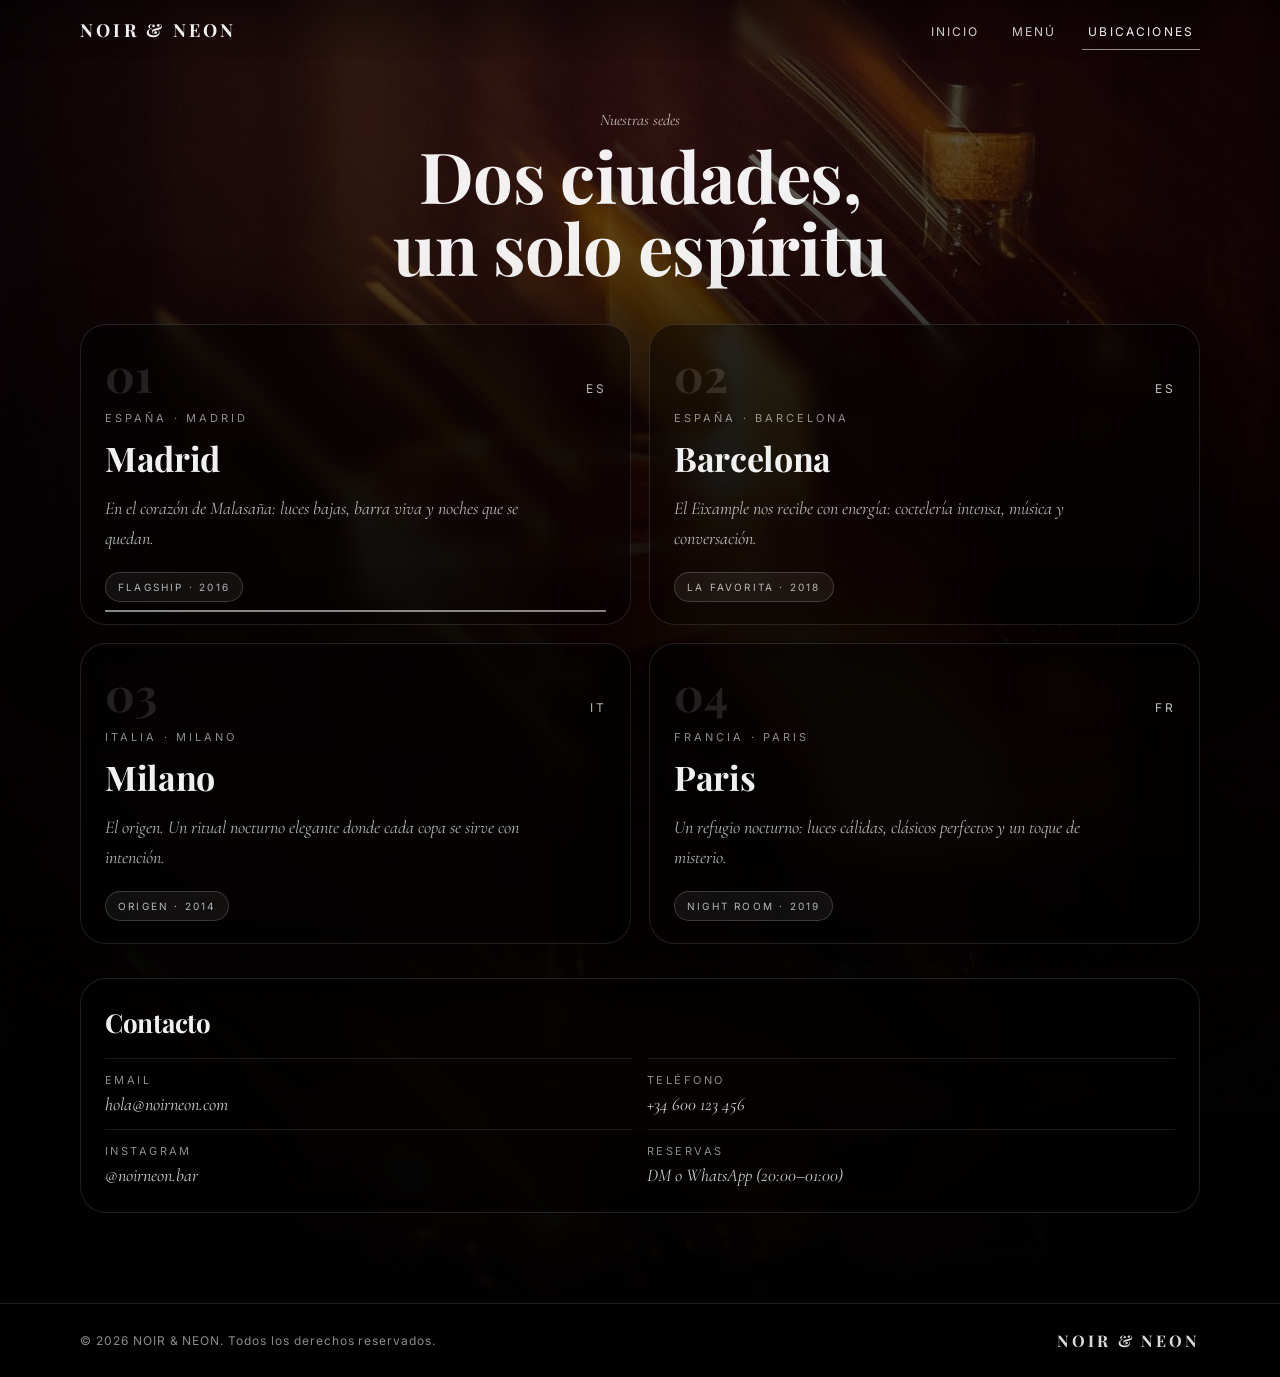
==== locations.html @ c52b8275 "Add files via upload" ====
<!doctype html>
<html lang="es">
<head>
  <meta charset="utf-8" />
  <meta name="viewport" content="width=device-width,initial-scale=1" />
  <title>Ubicaciones | NOIR & NEON</title>

  <!-- mismas tipografías -->
  <link rel="preconnect" href="https://fonts.googleapis.com">
  <link rel="preconnect" href="https://fonts.gstatic.com" crossorigin>
  <link href="https://fonts.googleapis.com/css2?family=Playfair+Display:ital,wght@0,500;0,700;1,500;1,700&family=Inter:wght@300;400;500;600&family=Italiana&family=Cinzel:wght@400;600&family=DM+Serif+Display:ital@0;1&family=Bodoni+Moda:ital,wght@0,400;0,600;1,400&family=Cormorant+Garamond:ital,wght@0,400;0,600;1,400;1,600&display=swap" rel="stylesheet">

  <link rel="stylesheet" href="styles.css" />
</head>

<body>
  <!-- NAVBAR (misma) -->
  <header class="navWrap">
    <nav class="navBar container" aria-label="Navegación principal">
      <a class="brand" href="index.html" aria-label="Inicio">NOIR & NEON</a>

      <button class="navToggle" type="button" aria-label="Abrir menú" aria-expanded="false">
        <span></span><span></span><span></span>
      </button>

      <ul class="navLinks" id="navLinks">
        <li><a class="navLink" href="index.html">Inicio</a></li>
        <li><a class="navLink" href="menu.html">Menú</a></li>
        <li><a class="navLink is-active" href="locations.html">Ubicaciones</a></li>
      </ul>
    </nav>
  </header>

  <main>
    <!-- HERO LOCATIONS -->
    <section class="locHero" aria-label="Nuestras sedes">
      <div class="locHeroOverlay" aria-hidden="true"></div>

      <div class="container locWrap">
        <header class="locHeader">
          <p class="locKicker">Nuestras sedes</p>
          <h1 class="locTitle">Dos ciudades,<br>un solo espíritu</h1>
        </header>

        <!-- Cards estilo referencia -->
        <section class="locCards" aria-label="Listado de sedes">
          <!-- Madrid -->
          <article class="locCard locCard--active">
            <div class="locTop">
              <span class="locNum">01</span>
              <span class="locTag">ES</span>
            </div>

            <p class="locMeta">ESPAÑA · MADRID</p>
            <h2 class="locCity">Madrid</h2>
            <p class="locDesc">
              En el corazón de Malasaña: luces bajas, barra viva y noches que se quedan.
            </p>

            <div class="locBadge">FLAGSHIP · 2016</div>
            <div class="locUnderline" aria-hidden="true"></div>
          </article>

          <!-- Barcelona -->
          <article class="locCard">
            <div class="locTop">
              <span class="locNum">02</span>
              <span class="locTag">ES</span>
            </div>

            <p class="locMeta">ESPAÑA · BARCELONA</p>
            <h2 class="locCity">Barcelona</h2>
            <p class="locDesc">
              El Eixample nos recibe con energía: coctelería intensa, música y conversación.
            </p>

            <div class="locBadge">LA FAVORITA · 2018</div>
            <div class="locUnderline" aria-hidden="true"></div>
          </article>

          <!-- Italia -->
          <article class="locCard">
            <div class="locTop">
              <span class="locNum">03</span>
              <span class="locTag">IT</span>
            </div>

            <p class="locMeta">ITALIA · MILANO</p>
            <h2 class="locCity">Milano</h2>
            <p class="locDesc">
              El origen. Un ritual nocturno elegante donde cada copa se sirve con intención.
            </p>

            <div class="locBadge">ORIGEN · 2014</div>
            <div class="locUnderline" aria-hidden="true"></div>
          </article>

          <!-- Francia -->
          <article class="locCard">
            <div class="locTop">
              <span class="locNum">04</span>
              <span class="locTag">FR</span>
            </div>

            <p class="locMeta">FRANCIA · PARIS</p>
            <h2 class="locCity">Paris</h2>
            <p class="locDesc">
              Un refugio nocturno: luces cálidas, clásicos perfectos y un toque de misterio.
            </p>

            <div class="locBadge">NIGHT ROOM · 2019</div>
            <div class="locUnderline" aria-hidden="true"></div>
          </article>
        </section>

        <!-- Contacto -->
        <section class="contactBlock" aria-label="Contacto">
          <h2 class="contactTitle">Contacto</h2>

          <div class="contactGrid">
            <div class="contactItem">
              <p class="contactLabel">Email</p>
              <p class="contactValue">hola@noirneon.com</p>
            </div>

            <div class="contactItem">
              <p class="contactLabel">Teléfono</p>
              <p class="contactValue">+34 600 123 456</p>
            </div>

            <div class="contactItem">
              <p class="contactLabel">Instagram</p>
              <p class="contactValue">@noirneon.bar</p>
            </div>

            <div class="contactItem">
              <p class="contactLabel">Reservas</p>
              <p class="contactValue">DM o WhatsApp (20:00–01:00)</p>
            </div>
          </div>
        </section>

      </div>
    </section>
  </main>

  <!-- FOOTER (mismo) -->
  <footer class="footer">
    <div class="container footerInner">
      <p class="footerCopy">© 2026 NOIR &amp; NEON. Todos los derechos reservados.</p>
      <p class="footerBrand">NOIR &amp; NEON</p>
    </div>
  </footer>

  <script src="script.js"></script>
</body>
</html>
---- styles.css ----
:root{
  --container: 1120px;

  --white: rgba(255,255,255,.94);
  --muted: rgba(255,255,255,.72);

  --shadow: 0 18px 60px rgba(0,0,0,.38);

  --serif: "Playfair Display", ui-serif, Georgia, serif;
  --serif2: "Cormorant Garamond", ui-serif, Georgia, serif;
  --sans: "Inter", ui-sans-serif, system-ui, -apple-system, Segoe UI, Roboto, Helvetica, Arial;

  --navy: #0b1d3a;
  --purple: #6a3cff;
  --pink: #ff4fb6;
  --wine: #5b1020;
  --green: #1ed760;

  --line: rgba(255,255,255,.12);
}

*{ box-sizing:border-box; }
html{ scroll-behavior:smooth; }
body{
  margin:0;
  font-family: var(--sans);
  background:#000;
  color: var(--white);
}
a{ color:inherit; text-decoration:none; }

.container{
  width:min(var(--container), calc(100% - 48px));
  margin:0 auto;
}

/* ============================= */
/* NAVBAR */
/* ============================= */
.navWrap{
  position: fixed;
  top: 0; left: 0; right: 0;
  z-index: 100;
  padding: 18px 0;
  background: linear-gradient(to bottom, rgba(0,0,0,.35), rgba(0,0,0,0));
  backdrop-filter: blur(6px);
}

.navBar{
  display:flex;
  align-items:center;
  justify-content:space-between;
}

.brand{
  font-family: var(--serif);
  font-weight:700;
  letter-spacing:.18em;
  text-transform:uppercase;
  font-size:18px;
}

.navLinks{
  list-style:none;
  display:flex;
  gap:20px;
  margin:0;
  padding:0;
}

.navLink{
  font-size:12px;
  letter-spacing:.18em;
  text-transform:uppercase;
  opacity:.85;
  padding: 10px 6px;
}
.navLink:hover{ opacity:1; }
.navLink.is-active{ opacity:1; border-bottom:1px solid rgba(255,255,255,.55); }

.navCTA{
  font-size:12px;
  letter-spacing:.18em;
  text-transform:uppercase;
  padding:10px 14px;
  border-radius:999px;
  border:1px solid rgba(255,255,255,.35);
  background:rgba(255,255,255,.1);
}

/* hamburguesa */
.navToggle{
  display:none;
  width:44px;
  height:44px;
  border-radius:12px;
  border:1px solid rgba(255,255,255,.3);
  background:rgba(0,0,0,.2);
}
.navToggle span{
  display:block;
  width:18px;
  height:2px;
  margin:4px auto;
  background:white;
}

/* ============================= */
/* HERO 1 */
/* ============================= */
.hero{
  min-height:100vh;
  display:flex;
  align-items:center;
  position:relative;
  overflow:hidden;
}

.hero--img1{
  background-image:url("imgCO/1.jpg");
  background-size:cover;
  background-position:center;
}

.heroOverlay{
  position:absolute;
  inset:0;
  background:
    radial-gradient(900px 500px at 30% 40%, rgba(0,0,0,.4), rgba(0,0,0,.8)),
    linear-gradient(to bottom, rgba(0,0,0,.2), rgba(0,0,0,.72));
  pointer-events:none;
}

.heroContent{
  position:relative;
  padding-top:100px;
  max-width:72ch;
}

.heroKicker{
  font-size:12px;
  letter-spacing:.22em;
  text-transform:uppercase;
  color:var(--muted);
  margin:0 0 12px;
}

.heroTitle{
  font-family:var(--serif);
  font-weight:700;
  font-size:clamp(52px,6vw,90px);
  line-height:1.05;
  margin:0 0 18px;
}
.heroTitle--twoLines .titleLine{
  display:block;
  white-space:nowrap;
}

.heroText--elegant{
  font-family:var(--serif2);
  font-style:italic;
  font-size:18px;
  line-height:1.75;
  color:rgba(255,255,255,.70);
  max-width:52ch;
  margin:0;
}

/* palabra “cócteles” */
.cocktailsWord{ display:inline-block; transition:color .4s ease; }
.wordStyle--navy{ color:var(--navy); font-family:"Cinzel",serif; }
.wordStyle--purple{ color:var(--purple); font-family:"DM Serif Display",serif; }
.wordStyle--pink{ color:var(--pink); font-family:"Bodoni Moda",serif; }
.wordStyle--wine{ color:var(--wine); font-family:"Playfair Display",serif; }
.wordStyle--green{ color:var(--green); font-family:"Italiana",serif; }

/* ============================= */
/* HERO 2 */
/* ============================= */
.hero2{
  background:#000;
  padding:100px 0;
}

.hero2Grid{
  display:grid;
  grid-template-columns:1fr 1.1fr 1fr;
  gap:40px;
  align-items:center;
}

.hero2Col{ text-align:center; }

.hero2Mini{
  font-family:var(--serif2);
  font-style:italic;
  color:rgba(255,255,255,.70);
  margin:0 0 8px;
  font-size: 14px;
}

.hero2Title{
  font-family:var(--serif);
  font-size:clamp(34px,3.4vw,54px);
  margin:0 0 20px;
  letter-spacing: -.01em;
}

.hero2Text{
  font-size:14px;
  line-height:1.9;
  color:rgba(255,255,255,.70);
}

.hero2Text p{ margin:0 0 14px; }
.hero2Day{ font-weight:500; color:rgba(255,255,255,.9); }

.hero2ImageWrap{
  width:min(460px,100%);
  margin:0 auto;
  box-shadow:0 30px 90px rgba(0,0,0,.6);
  overflow:hidden;
}

.hero2Image{ width:100%; display:block; }

/* ============================= */
/* HERO 3 */
/* ============================= */
.hero3{
  background:#000; /* (como pediste) */
  padding:120px 0;
}

.hero3Inner{
  text-align:center;
  max-width:980px;
}

.hero3Kicker{
  font-family:var(--serif2);
  font-style:italic;
  color:rgba(255,255,255,.70);
  margin:0 0 10px;
  font-size: 16px;
}

.hero3Title{
  font-family:var(--serif);
  font-size:clamp(34px,4vw,58px);
  margin:0 0 60px;
  letter-spacing: -.01em;
}

.hero3Cards{
  display:grid;
  grid-template-columns:1fr 1fr;
  gap:28px;
}

/* Cards con fondo imagen + blur suave (más visible) */
.expCard{
  position:relative;
  overflow:hidden;
  border-radius:28px;
  padding:40px;
  min-height:260px;
  display:flex;
  flex-direction:column;
  justify-content:flex-end;
  border:1px solid rgba(255,255,255,.10);
  box-shadow:0 30px 90px rgba(0,0,0,.50);
}

.expCard::before{
  content:"";
  position:absolute;
  inset:0;
  background-size:cover;
  background-position:center;
  filter: blur(3px) brightness(.75);
  transform:scale(1.05);
  z-index:0;
}

.expCard::after{
  content:"";
  position:absolute;
  inset:0;
  background: linear-gradient(to top, rgba(0,0,0,.65), rgba(0,0,0,.25));
  z-index:1;
}

.expCard:nth-child(1)::before{ background-image:url("imgCO/3.jpg"); }
.expCard:nth-child(2)::before{ background-image:url("imgCO/4.jpg"); }

.expTitle, .expText{ position:relative; z-index:2; }

.expTitle{
  font-family:var(--serif);
  font-size:24px;
  margin:0 0 12px;
  letter-spacing: -.01em;
}

.expText{
  font-family:var(--serif2);
  font-style:italic;
  font-size:18px;
  line-height:1.7;
  color:rgba(255,255,255,.86);
  margin:0;
}

/* ============================= */
/* HERO 4 (Quote) */
/* ============================= */
.hero4{
  background:#000;
  padding: 110px 0 120px;
  border-top: 1px solid var(--line);
}

.hero4Inner{
  text-align:center;
  max-width: 920px;
}

.hero4QuoteMark{
  font-family: var(--serif);
  font-size: 64px;
  line-height: 1;
  color: rgba(255,255,255,.85);
  margin-bottom: 14px;
}

.hero4Quote{
  margin: 0;
  font-family: var(--serif2);
  font-style: italic;
  font-weight: 400;
  font-size: clamp(22px, 2.3vw, 32px);
  line-height: 1.55;
  color: rgba(255,255,255,.80);
}

.hero4By{
  margin: 18px 0 0;
  font-size: 12px;
  letter-spacing: .22em;
  text-transform: uppercase;
  color: rgba(255,255,255,.55);
}

.hero4Name{
  color: rgba(255,255,255,.72);
}

/* ============================= */
/* FOOTER */
/* ============================= */
.footer{
  background:#000;
  border-top: 1px solid var(--line);
  padding: 26px 0;
}

.footerInner{
  display:flex;
  align-items:center;
  justify-content:space-between;
  gap: 18px;
}

.footerCopy{
  margin:0;
  font-size: 12px;
  letter-spacing: .08em;
  color: rgba(255,255,255,.55);
}

.footerBrand{
  margin:0;
  font-family: var(--serif);
  font-weight: 700;
  letter-spacing: .18em;
  text-transform: uppercase;
  color: rgba(255,255,255,.86);
}

/* ============================= */
/* RESPONSIVE */
/* ============================= */
@media (max-width: 980px){
  .hero2Grid{ grid-template-columns:1fr; gap:30px; }
  .hero3Cards{ grid-template-columns:1fr; }
}

@media (max-width: 820px){
  .navToggle{ display:block; }

  .navLinks{
    position:absolute;
    top:70px;
    right:24px;
    display:none;
    flex-direction:column;
    background:rgba(0,0,0,.7);
    padding:16px;
    border-radius:16px;
    border: 1px solid rgba(255,255,255,.14);
    gap: 10px;
  }
  .navLinks.is-open{ display:flex; }

  .heroTitle--twoLines .titleLine{ white-space:normal; }

  .footerInner{
    flex-direction:column-reverse;
    align-items:flex-start;
  }
}
/* ============================= */
/* SCROLL INDICATOR (solo móvil) */
/* ============================= */

.scrollIndicator{
  display:none;
}

/* Solo en responsive */
@media (max-width: 820px){

  .scrollIndicator{
    position:absolute;
    bottom:32px;
    left:50%;
    transform:translateX(-50%);
    display:flex;
    flex-direction:column;
    align-items:center;
    gap:10px;
    z-index:5;
  }

  .scrollText{
    font-family: var(--sans);
    font-size:10px;
    letter-spacing:.4em;
    text-transform:uppercase;
    color:rgba(255,255,255,.55);
  }

  .scrollLine{
    width:1px;
    height:40px;
    background:rgba(255,255,255,.4);
    animation: scrollMove 1.8s ease-in-out infinite;
  }

  @keyframes scrollMove{
    0%{ transform:translateY(0); opacity:.6; }
    50%{ transform:translateY(8px); opacity:1; }
    100%{ transform:translateY(0); opacity:.6; }
  }

}
/* ============================= */
/* MENU PAGE */
/* ============================= */

.menuHero{
  position: relative;
  min-height: 100vh;
  background: url("imgCO/5.jpg") center/cover no-repeat;
  padding: 110px 0 90px;
}

.menuHeroOverlay{
  position:absolute;
  inset:0;
  background:
    radial-gradient(900px 520px at 50% 10%, rgba(0,0,0,.30), rgba(0,0,0,.78)),
    linear-gradient(to bottom, rgba(0,0,0,.35), rgba(0,0,0,.85));
  pointer-events:none;
}

.menuWrap{
  position: relative;
}

.menuHeader{
  text-align:center;
  margin-bottom: 30px;
}

.menuTitle{
  margin: 0;
  font-family: var(--serif);
  font-weight: 700;
  letter-spacing: -.01em;
  font-size: clamp(48px, 6vw, 90px);
}

.menuSubtitle{
  margin: 10px auto 0;
  max-width: 60ch;
  font-family: var(--serif2);
  font-style: italic;
  color: rgba(255,255,255,.70);
  font-size: 18px;
  line-height: 1.6;
}

/* Caja “glass” para la carta */
.menuGrid{
  display:grid;
  grid-template-columns: 1fr 1fr;
  gap: 18px;
  margin-top: 34px;
}

.menuCard{
  border: 1px solid rgba(255,255,255,.14);
  background: rgba(0,0,0,.48);
  backdrop-filter: blur(8px);
  border-radius: 22px;
  padding: 26px 24px 22px;
  box-shadow: 0 24px 80px rgba(0,0,0,.40);
}

.menuSectionTitle{
  margin: 0 0 18px;
  font-family: var(--serif);
  font-weight: 700;
  font-size: 24px;
  letter-spacing: -.01em;
}

.menuItem{
  padding: 12px 0;
  border-top: 1px solid rgba(255,255,255,.10);
}
.menuItem:first-of-type{ border-top: none; padding-top: 0; }

.menuItemTop{
  display:flex;
  align-items:baseline;
  justify-content:space-between;
  gap: 14px;
}

.menuItemName{
  font-family: var(--sans);
  font-size: 13px;
  letter-spacing: .10em;
  text-transform: uppercase;
  color: rgba(255,255,255,.92);
}

.menuItemPrice{
  font-family: var(--sans);
  font-size: 13px;
  letter-spacing: .10em;
  color: rgba(255,255,255,.80);
}

.menuItemDesc{
  margin: 6px 0 0;
  font-family: var(--serif2);
  font-style: italic;
  font-size: 16px;
  line-height: 1.55;
  color: rgba(255,255,255,.68);
  max-width: 56ch;
}

.menuNote{
  margin: 26px auto 0;
  text-align:center;
  font-family: var(--sans);
  font-size: 12px;
  letter-spacing: .18em;
  text-transform: uppercase;
  color: rgba(255,255,255,.60);
}

/* Responsive menú */
@media (max-width: 980px){
  .menuGrid{
    grid-template-columns: 1fr;
  }
}

/* ============================= */
/* LOCATIONS PAGE */
/* ============================= */

.locHero{
  position: relative;
  min-height: 100vh;
  background: url("imgCO/6.jpg") center/cover no-repeat;
  padding: 110px 0 90px;
}

.locHeroOverlay{
  position:absolute;
  inset:0;
  background:
    radial-gradient(900px 560px at 50% 10%, rgba(0,0,0,.25), rgba(0,0,0,.75)),
    linear-gradient(to bottom, rgba(0,0,0,.35), rgba(0,0,0,.90));
  pointer-events:none;
}

.locWrap{ position: relative; }

.locHeader{
  text-align:center;
  margin-bottom: 40px;
}

.locKicker{
  margin: 0 0 10px;
  font-family: var(--serif2);
  font-style: italic;
  color: rgba(255,255,255,.72);
  font-size: 16px;
}

.locTitle{
  margin: 0;
  font-family: var(--serif);
  font-weight: 700;
  font-size: clamp(44px, 5.5vw, 84px);
  letter-spacing: -.01em;
  line-height: 1.02;
}

/* Cards */
.locCards{
  display:grid;
  grid-template-columns: 1fr 1fr;
  gap: 18px;
  margin-top: 36px;
}

.locCard{
  position: relative;
  border-radius: 26px;
  border: 1px solid rgba(255,255,255,.12);
  background: rgba(0,0,0,.48);
  backdrop-filter: blur(10px);
  box-shadow: 0 26px 90px rgba(0,0,0,.45);
  padding: 26px 24px 22px;
  overflow:hidden;
}

.locTop{
  display:flex;
  align-items:baseline;
  justify-content:space-between;
  gap: 14px;
  margin-bottom: 14px;
}

.locNum{
  font-family: var(--serif);
  font-weight: 700;
  font-size: 46px;
  color: rgba(255,255,255,.12);
  line-height: 1;
}

.locTag{
  font-family: var(--sans);
  letter-spacing: .20em;
  font-size: 12px;
  text-transform: uppercase;
  color: rgba(255,255,255,.75);
}

.locMeta{
  margin: 0 0 10px;
  font-family: var(--sans);
  font-size: 11px;
  letter-spacing: .28em;
  text-transform: uppercase;
  color: rgba(255,255,255,.55);
}

.locCity{
  margin: 0 0 12px;
  font-family: var(--serif);
  font-weight: 700;
  font-size: 34px;
  letter-spacing: -.01em;
}

.locDesc{
  margin: 0 0 18px;
  font-family: var(--serif2);
  font-style: italic;
  font-size: 18px;
  line-height: 1.7;
  color: rgba(255,255,255,.70);
  max-width: 54ch;
}

.locBadge{
  display:inline-flex;
  align-items:center;
  justify-content:center;
  padding: 8px 12px;
  border-radius: 999px;
  border: 1px solid rgba(255,255,255,.18);
  background: rgba(255,255,255,.06);
  font-family: var(--sans);
  font-size: 10px;
  letter-spacing: .22em;
  text-transform: uppercase;
  color: rgba(255,255,255,.70);
}

/* underline tipo referencia */
.locUnderline{
  position:absolute;
  left: 24px;
  right: 24px;
  bottom: 12px;
  height: 2px;
  background: transparent;
}

.locCard--active .locUnderline{
  background: rgba(255,255,255,.55);
}

/* CONTACTO */
.contactBlock{
  margin-top: 34px;
  border: 1px solid rgba(255,255,255,.12);
  background: rgba(0,0,0,.42);
  backdrop-filter: blur(10px);
  border-radius: 26px;
  padding: 26px 24px;
}

.contactTitle{
  margin: 0 0 18px;
  font-family: var(--serif);
  font-weight: 700;
  font-size: 26px;
  letter-spacing: -.01em;
}

.contactGrid{
  display:grid;
  grid-template-columns: 1fr 1fr;
  gap: 14px;
}

.contactItem{
  border-top: 1px solid rgba(255,255,255,.10);
  padding-top: 14px;
}

.contactLabel{
  margin: 0 0 6px;
  font-family: var(--sans);
  font-size: 11px;
  letter-spacing: .22em;
  text-transform: uppercase;
  color: rgba(255,255,255,.55);
}

.contactValue{
  margin: 0;
  font-family: var(--serif2);
  font-style: italic;
  font-size: 18px;
  color: rgba(255,255,255,.80);
}

/* Responsive */
@media (max-width: 980px){
  .locCards{ grid-template-columns: 1fr; }
  .contactGrid{ grid-template-columns: 1fr; }
}
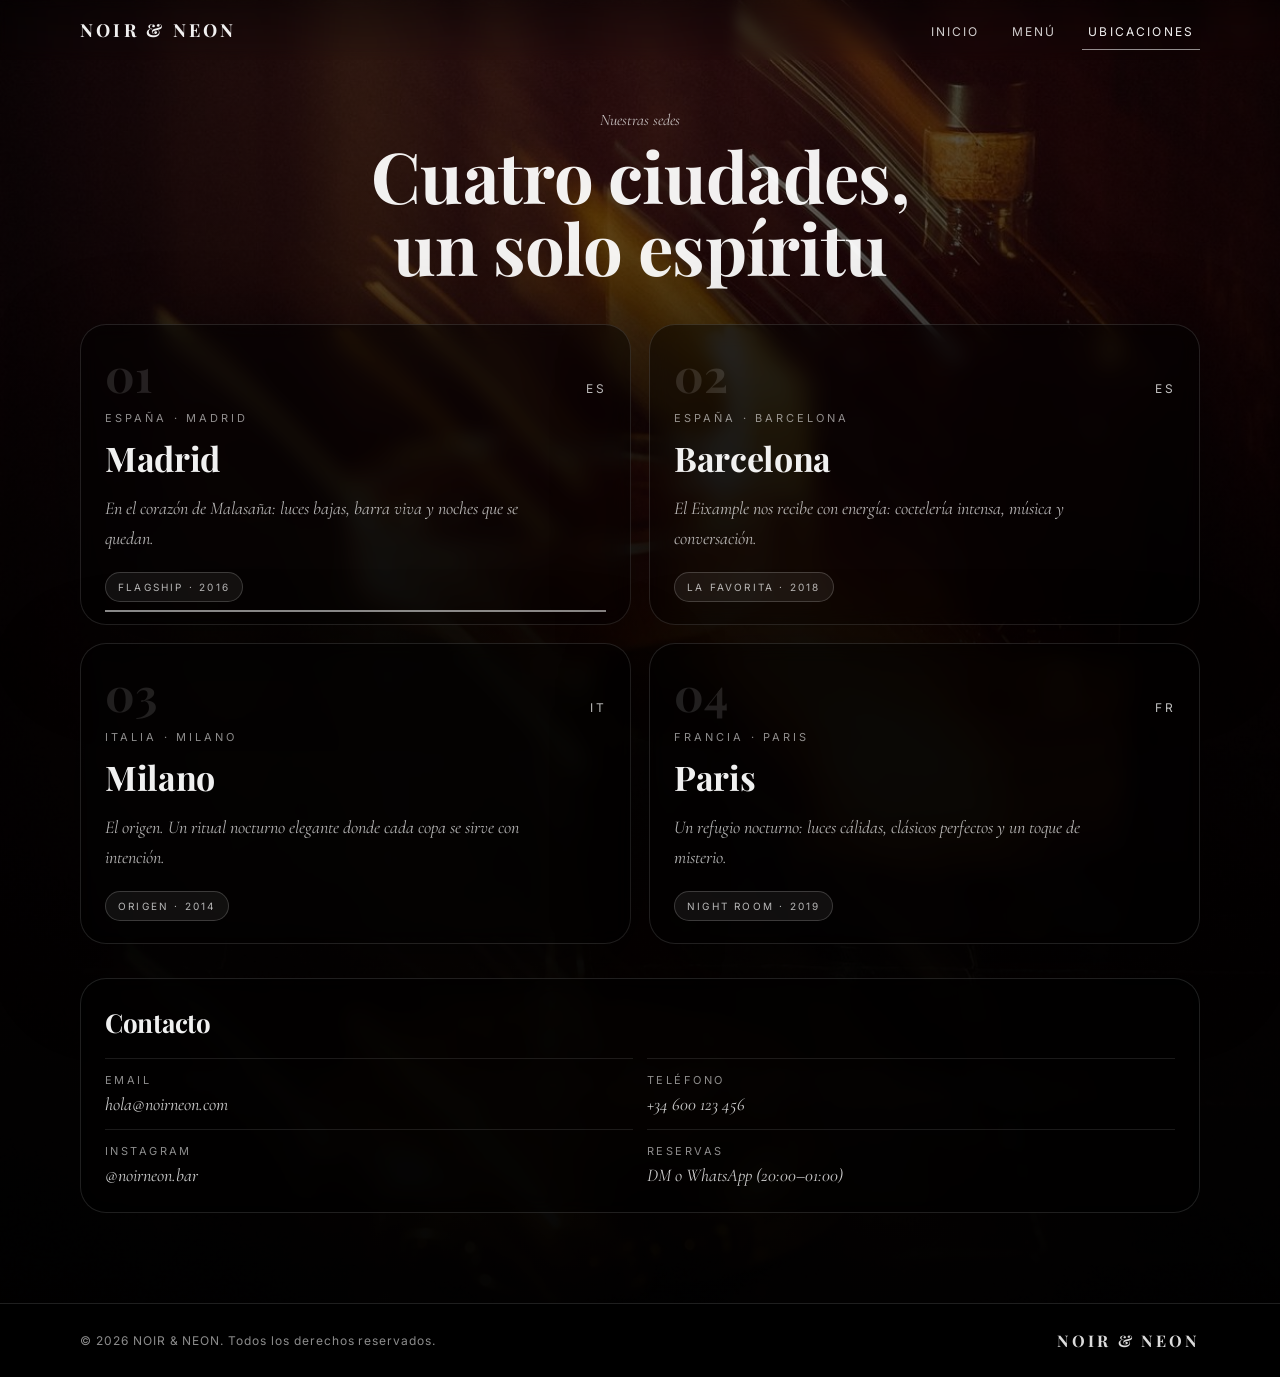
==== commit 6ccb3056: "Modify locations page with updated content Updated location header title and added new location deta" ====
--- a/locations.html
+++ b/locations.html
@@ -39,7 +39,7 @@
       <div class="container locWrap">
         <header class="locHeader">
           <p class="locKicker">Nuestras sedes</p>
-          <h1 class="locTitle">Dos ciudades,<br>un solo espíritu</h1>
+          <h1 class="locTitle">Cuatro ciudades,<br>un solo espíritu</h1>
         </header>
 
         <!-- Cards estilo referencia -->
@@ -154,4 +154,5 @@
 
   <script src="script.js"></script>
 </body>
-</html>+
+</html>
